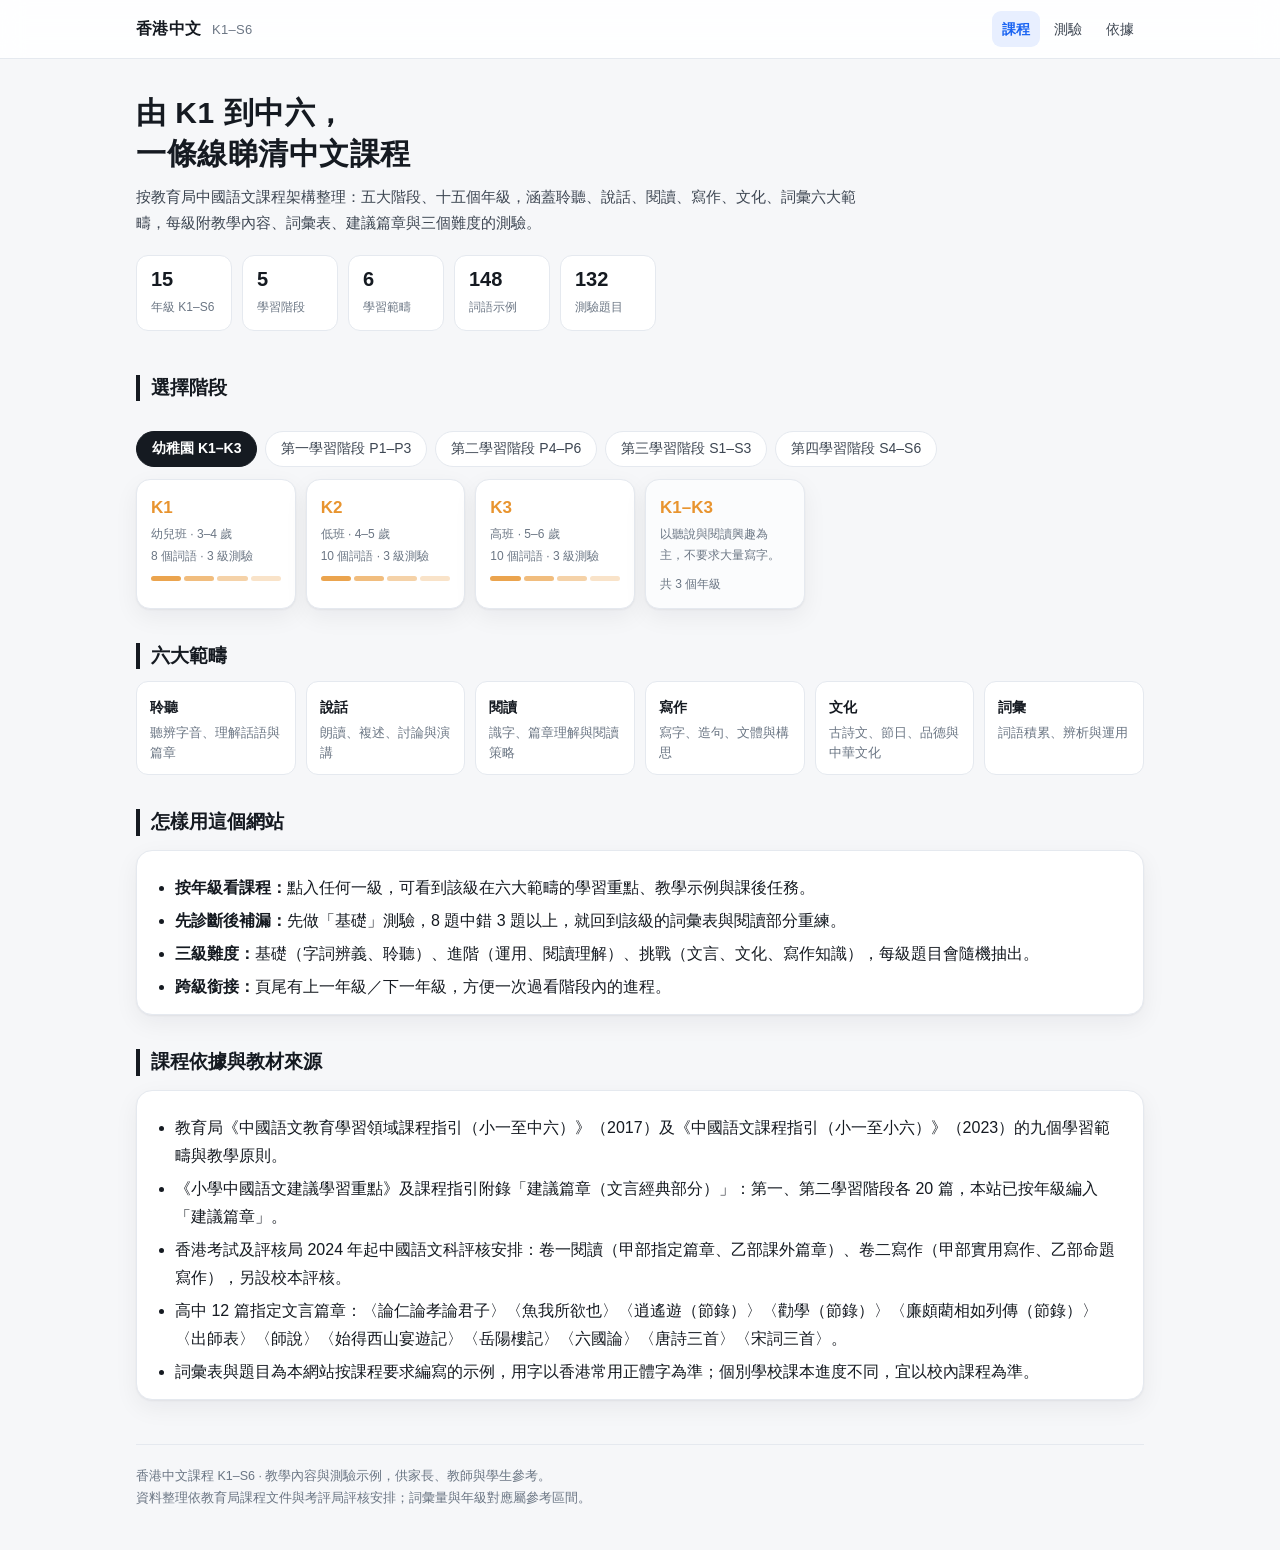
==== index.html @ 93cf12a0 "香港中文課程 K1–S6 網站：六大範疇教學內容與三級測驗" ====
<!DOCTYPE html>
<html lang="zh-Hant-HK">
<head>
<meta charset="utf-8">
<meta name="viewport" content="width=device-width,initial-scale=1">
<title>香港中文課程 K1–S6 · 聽講讀寫文化詞彙</title>
<meta name="description" content="由幼稚園 K1 到中六，按階段與年級整理香港中國語文課程：六大範疇教學內容、詞彙表、建議篇章與三級程度測驗。">
<link rel="stylesheet" href="assets/css/style.css">
</head>
<body>
<header class="top"><div class="wrap">
  <a class="brand" href="index.html">香港中文 <span>K1–S6</span></a>
  <nav class="nav">
    <a href="index.html" class="on">課程</a>
    <a href="index.html#assess">測驗</a>
    <a href="index.html#about">依據</a>
  </nav>
</div></header>

<main class="wrap">
  <section class="hero">
    <h1>由 K1 到中六，<br>一條線睇清中文課程</h1>
    <p>按教育局中國語文課程架構整理：五大階段、十五個年級，涵蓋聆聽、說話、閱讀、寫作、文化、詞彙六大範疇，每級附教學內容、詞彙表、建議篇章與三個難度的測驗。</p>
    <div class="stats" id="stats"></div>
  </section>

  <h2 class="sec">選擇階段</h2>
  <div class="stage-strip" id="stageStrip"></div>
  <div class="grades" id="gradeGrid"></div>

  <h2 class="sec" id="assess">六大範疇</h2>
  <div class="strands" id="strandList"></div>

  <h2 class="sec">怎樣用這個網站</h2>
  <div class="panel" style="--c:#1b64f2">
    <ul class="focus">
      <li><b>按年級看課程：</b>點入任何一級，可看到該級在六大範疇的學習重點、教學示例與課後任務。</li>
      <li><b>先診斷後補漏：</b>先做「基礎」測驗，8 題中錯 3 題以上，就回到該級的詞彙表與閱讀部分重練。</li>
      <li><b>三級難度：</b>基礎（字詞辨義、聆聽）、進階（運用、閱讀理解）、挑戰（文言、文化、寫作知識），每級題目會隨機抽出。</li>
      <li><b>跨級銜接：</b>頁尾有上一年級／下一年級，方便一次過看階段內的進程。</li>
    </ul>
  </div>

  <h2 class="sec" id="about">課程依據與教材來源</h2>
  <div class="panel" style="--c:#5b6572">
    <ul class="focus">
      <li>教育局《中國語文教育學習領域課程指引（小一至中六）》（2017）及《中國語文課程指引（小一至小六）》（2023）的九個學習範疇與教學原則。</li>
      <li>《小學中國語文建議學習重點》及課程指引附錄「建議篇章（文言經典部分）」：第一、第二學習階段各 20 篇，本站已按年級編入「建議篇章」。</li>
      <li>香港考試及評核局 2024 年起中國語文科評核安排：卷一閱讀（甲部指定篇章、乙部課外篇章）、卷二寫作（甲部實用寫作、乙部命題寫作），另設校本評核。</li>
      <li>高中 12 篇指定文言篇章：〈論仁論孝論君子〉〈魚我所欲也〉〈逍遙遊（節錄）〉〈勸學（節錄）〉〈廉頗藺相如列傳（節錄）〉〈出師表〉〈師說〉〈始得西山宴遊記〉〈岳陽樓記〉〈六國論〉〈唐詩三首〉〈宋詞三首〉。</li>
      <li>詞彙表與題目為本網站按課程要求編寫的示例，用字以香港常用正體字為準；個別學校課本進度不同，宜以校內課程為準。</li>
    </ul>
  </div>

  <footer>
    香港中文課程 K1–S6 · 教學內容與測驗示例，供家長、教師與學生參考。<br>
    資料整理依教育局課程文件與考評局評核安排；詞彙量與年級對應屬參考區間。
  </footer>
</main>

<script src="assets/data/core.js"></script>
<script src="assets/data/k.js"></script>
<script src="assets/data/ks1.js"></script>
<script src="assets/data/ks2.js"></script>
<script src="assets/data/ks3.js"></script>
<script src="assets/data/ks4.js"></script>
<script>
(function(){
  var stageOrder = ['k','ks1','ks2','ks3','ks4'];
  var current = 'k';

  // stats
  var words = 0, qs = 0;
  Object.keys(CN.grades).forEach(function(id){
    var g = CN.grades[id];
    words += (g.words||[]).length;
    ['basic','advanced','challenge'].forEach(function(k){ qs += (g.quiz[k]||[]).length; });
  });
  Object.keys(CN.bank).forEach(function(k){ qs += CN.bank[k].length; });
  document.getElementById('stats').innerHTML = [
    ['15','年級 K1–S6'],['5','學習階段'],['6','學習範疇'],
    [words+'','詞語示例'],[qs+'','測驗題目']
  ].map(function(s){ return '<div class="stat"><b>'+s[0]+'</b><span>'+s[1]+'</span></div>'; }).join('');

  // stage strip
  var strip = document.getElementById('stageStrip');
  strip.innerHTML = stageOrder.map(function(s){
    var st = CN.stages[s];
    return '<button data-s="'+s+'">'+st.name+' '+st.range+'</button>';
  }).join('');
  strip.addEventListener('click', function(e){
    var b = e.target.closest('button'); if(!b) return;
    current = b.dataset.s; paint();
  });

  // strands
  document.getElementById('strandList').innerHTML = CN.strands.map(function(s){
    return '<div class="strand"><b>'+s.name+'</b><p>'+s.hint+'</p></div>';
  }).join('');

  function paint(){
    Array.prototype.forEach.call(strip.children, function(b){
      b.classList.toggle('on', b.dataset.s===current);
    });
    var st = CN.stages[current];
    var list = CN.stageGrades(current);
    document.getElementById('gradeGrid').innerHTML = list.map(function(g, i){
      var d = CN.grades[g.id];
      var n = d ? (d.words||[]).length : 0;
      return '<a class="gcard" href="grade.html?g='+g.id+'" style="--c:'+st.color+'">'
        + '<div class="g">'+g.name+'</div>'
        + '<div class="a">'+g.band+' · '+g.age+'</div>'
        + '<div class="a">'+(d? d.words.length : 0)+' 個詞語 · 3 級測驗</div>'
        + '<div class="bars"><i></i><i></i><i></i><i></i></div>'
        + '</a>';
    }).join('')
    + '<div class="gcard" style="--c:'+st.color+';background:#fbfcfd">'
    + '<div class="g">'+st.range+'</div><div class="a">'+st.desc+'</div>'
    + '<div class="a" style="margin-top:8px">共 '+list.length+' 個年級</div></div>';
  }
  paint();
})();
</script>
</body>
</html>
---- assets/css/style.css ----
/* 香港中文課程 K1–S6 · 樣式 */
:root{
  --ink:#151a21; --ink2:#3d4652; --sub:#6b7684; --line:#e5e9ef;
  --bg:#f6f7f9; --card:#ffffff;
  --k:#e8942f; --ks1:#2f9e68; --ks2:#2a86cf; --ks3:#7361ef; --ks4:#d9495f;
  --accent:#1b64f2; --ok:#1f9254; --err:#d33c3c; --warn:#c98a00;
  --r:16px; --shadow:0 1px 2px rgba(16,24,40,.05),0 8px 24px rgba(16,24,40,.06);
}
*{box-sizing:border-box}
html{-webkit-text-size-adjust:100%}
body{
  margin:0;background:var(--bg);color:var(--ink);line-height:1.75;
  font-family:-apple-system,BlinkMacSystemFont,"PingFang HK","Noto Sans TC","Microsoft JhengHei","Helvetica Neue",Arial,sans-serif;
  font-size:16px;
}
a{color:var(--accent);text-decoration:none}
a:hover{text-decoration:underline}
.wrap{max-width:1040px;margin:0 auto;padding:0 16px}
/* ---------- header ---------- */
.top{position:sticky;top:0;z-index:30;background:rgba(255,255,255,.88);backdrop-filter:saturate(180%) blur(12px);border-bottom:1px solid var(--line)}
.top .wrap{display:flex;align-items:center;gap:14px;height:58px}
.brand{font-weight:800;letter-spacing:.3px;font-size:16px;color:var(--ink)}
.brand span{color:var(--sub);font-weight:500;font-size:13px;margin-left:6px}
.nav{margin-left:auto;display:flex;gap:4px;font-size:14px}
.nav a{padding:6px 10px;border-radius:9px;color:var(--ink2)}
.nav a:hover{background:#eef1f6;text-decoration:none}
.nav a.on{background:#e8efff;color:var(--accent);font-weight:600}
/* ---------- hero ---------- */
.hero{padding:34px 0 10px}
.hero h1{font-size:30px;line-height:1.35;margin:0 0 10px;letter-spacing:.5px}
.hero p{margin:0;color:var(--ink2);font-size:15px;max-width:720px}
.stats{display:flex;flex-wrap:wrap;gap:10px;margin-top:18px}
.stat{background:var(--card);border:1px solid var(--line);border-radius:12px;padding:10px 14px;min-width:96px}
.stat b{display:block;font-size:20px;line-height:1.3;font-variant-numeric:tabular-nums}
.stat span{font-size:12px;color:var(--sub)}
/* ---------- stage strip ---------- */
.stage-strip{display:flex;gap:8px;overflow-x:auto;padding:18px 0 6px;-webkit-overflow-scrolling:touch}
.stage-strip button{
  flex:0 0 auto;border:1px solid var(--line);background:var(--card);border-radius:999px;
  padding:8px 15px;font-size:14px;color:var(--ink2);cursor:pointer;font-family:inherit;
}
.stage-strip button.on{background:var(--ink);color:#fff;border-color:var(--ink);font-weight:600}
/* ---------- section ---------- */
h2.sec{font-size:19px;margin:34px 0 12px;padding-left:11px;border-left:4px solid var(--ink);line-height:1.4}
.muted{color:var(--sub);font-size:13.5px}
/* ---------- grade grid ---------- */
.grades{display:grid;grid-template-columns:repeat(auto-fill,minmax(150px,1fr));gap:10px;margin-top:6px}
.gcard{
  display:block;background:var(--card);border:1px solid var(--line);border-radius:14px;
  padding:13px 14px;color:inherit;box-shadow:var(--shadow);transition:transform .12s ease;
}
.gcard:hover{transform:translateY(-2px);text-decoration:none}
.gcard .g{font-weight:800;font-size:17px;color:var(--c)}
.gcard .a{font-size:12px;color:var(--sub);margin-top:1px}
.gcard .bars{display:flex;gap:3px;margin-top:9px}
.gcard .bars i{height:5px;border-radius:3px;background:var(--c);opacity:.85;flex:1}
.gcard .bars i:nth-child(2){opacity:.62}.gcard .bars i:nth-child(3){opacity:.42}
.gcard .bars i:nth-child(4){opacity:.26}
/* ---------- strand legend ---------- */
.strands{display:grid;grid-template-columns:repeat(auto-fit,minmax(150px,1fr));gap:10px}
.strand{background:var(--card);border:1px solid var(--line);border-radius:12px;padding:11px 13px}
.strand b{font-size:14px}
.strand p{margin:2px 0 0;font-size:12.5px;color:var(--sub);line-height:1.6}
/* ---------- grade page ---------- */
.crumb{font-size:13px;color:var(--sub);margin:16px 0 4px}
.crumb a{color:var(--sub)}
.ghead{padding:6px 0 0}
.ghead h1{margin:2px 0 6px;font-size:26px}
.ghead h1 em{font-style:normal;color:var(--c)}
.chips{display:flex;flex-wrap:wrap;gap:6px;margin:10px 0 4px}
.chip{font-size:12.5px;background:#fff;border:1px solid var(--line);border-radius:999px;padding:3px 10px;color:var(--ink2)}
.chip.hl{background:color-mix(in srgb,var(--c) 12%,#fff);border-color:color-mix(in srgb,var(--c) 30%,#fff);color:var(--c);font-weight:600}
.tabs{display:flex;gap:6px;overflow-x:auto;padding:14px 0 4px;-webkit-overflow-scrolling:touch;position:sticky;top:58px;background:var(--bg);z-index:20}
.tabs a{flex:0 0 auto;padding:7px 13px;border-radius:999px;border:1px solid var(--line);background:#fff;color:var(--ink2);font-size:13.5px}
.tabs a.on{background:var(--c);border-color:var(--c);color:#fff;font-weight:600}
.tabs a:hover{text-decoration:none}
.panel{background:var(--card);border:1px solid var(--line);border-radius:var(--r);padding:18px 18px 8px;margin-top:14px;box-shadow:var(--shadow)}
.panel h3{margin:0 0 10px;font-size:17px}
.panel h4{margin:16px 0 6px;font-size:14px;color:var(--sub);letter-spacing:.4px;text-transform:none}
ul.focus{margin:4px 0 0;padding-left:20px}
ul.focus li{margin:5px 0}
.teach{display:grid;grid-template-columns:1fr;gap:10px;margin-top:6px}
@media(min-width:720px){.teach{grid-template-columns:1fr 1fr}}
.teach .t{background:#fafbfc;border:1px solid var(--line);border-left:3px solid var(--c);border-radius:10px;padding:11px 13px}
.teach .t b{display:block;font-size:14px;margin-bottom:3px}
.teach .t p{margin:0;font-size:13.5px;color:var(--ink2);line-height:1.7}
.task{margin:14px 0 12px;background:color-mix(in srgb,var(--c) 7%,#fff);border:1px dashed color-mix(in srgb,var(--c) 35%,#fff);border-radius:10px;padding:10px 13px;font-size:13.5px}
.task b{color:var(--c)}
/* ---------- vocab table ---------- */
.vtable{width:100%;border-collapse:collapse;font-size:14px;margin-top:8px}
.vtable th,.vtable td{padding:9px 8px;border-bottom:1px solid var(--line);text-align:left;vertical-align:top}
.vtable th{font-size:12.5px;color:var(--sub);font-weight:600;background:#fafbfc}
.vtable td.w{font-weight:700;font-size:16px;white-space:nowrap}
.vtable td.py{color:var(--sub);font-size:12.5px;white-space:nowrap}
.vtable td.ex{color:var(--ink2);font-size:13px}
.speak{border:1px solid var(--line);background:#fff;border-radius:8px;padding:1px 7px;font-size:11px;color:var(--sub);cursor:pointer;margin-left:6px;font-family:inherit}
.speak:hover{color:var(--accent);border-color:var(--accent)}
/* ---------- text list ---------- */
.tlist{display:grid;gap:8px;margin-top:6px}
.tlist .ti{display:flex;gap:10px;align-items:baseline;background:#fafbfc;border:1px solid var(--line);border-radius:10px;padding:9px 12px}
.tlist .ti .n{font-size:12px;color:var(--sub);min-width:20px;font-variant-numeric:tabular-nums}
.tlist .ti b{font-size:14px}
.tlist .ti span{font-size:12.5px;color:var(--sub)}
/* ---------- quiz ---------- */
.qwrap{max-width:760px;margin:0 auto}
.qbar{display:flex;align-items:center;gap:10px;font-size:13px;color:var(--sub);margin:14px 0 8px}
.progress{flex:1;height:7px;background:#e8ecf2;border-radius:99px;overflow:hidden}
.progress i{display:block;height:100%;width:0;background:var(--c);border-radius:99px;transition:width .25s ease}
.qcard{background:var(--card);border:1px solid var(--line);border-radius:var(--r);padding:20px 18px;box-shadow:var(--shadow)}
.qtag{display:inline-block;font-size:11.5px;letter-spacing:.5px;color:var(--c);background:color-mix(in srgb,var(--c) 12%,#fff);border-radius:6px;padding:2px 8px;margin-bottom:10px}
.qtext{font-size:17.5px;font-weight:600;line-height:1.7;margin:0 0 4px}
.qsub{font-size:13px;color:var(--sub);margin:6px 0 0}
.opts{display:grid;gap:9px;margin-top:16px}
.opt{
  display:flex;gap:11px;align-items:flex-start;text-align:left;width:100%;
  background:#fff;border:1.5px solid var(--line);border-radius:12px;padding:12px 13px;
  font-size:15px;font-family:inherit;color:var(--ink);cursor:pointer;line-height:1.6;
}
.opt .k{flex:0 0 24px;height:24px;border-radius:7px;background:#f0f3f8;color:var(--sub);font-size:12.5px;font-weight:700;display:flex;align-items:center;justify-content:center}
.opt:hover:not(:disabled){border-color:var(--c);background:color-mix(in srgb,var(--c) 4%,#fff)}
.opt.right{border-color:var(--ok);background:#f1faf4}
.opt.right .k{background:var(--ok);color:#fff}
.opt.wrong{border-color:var(--err);background:#fdf3f3}
.opt.wrong .k{background:var(--err);color:#fff}
.opt:disabled{cursor:default}
.fb{margin-top:14px;border-radius:12px;padding:12px 14px;font-size:14px;display:none}
.fb.show{display:block}
.fb.ok{background:#eff9f2;border:1px solid #bfe6cd}
.fb.no{background:#fdf1f1;border:1px solid #f2c9c9}
.fb b{display:block;margin-bottom:3px}
.qfoot{display:flex;gap:10px;margin-top:16px}
.btn{
  display:inline-flex;align-items:center;justify-content:center;gap:6px;
  border:1px solid transparent;background:var(--c,#1b64f2);color:#fff;border-radius:12px;
  padding:11px 18px;font-size:15px;font-weight:600;font-family:inherit;cursor:pointer;
}
.btn:hover{filter:brightness(.96);text-decoration:none}
.btn.ghost{background:#fff;color:var(--ink2);border-color:var(--line)}
.btn[disabled]{opacity:.45;cursor:not-allowed}
.btn.sm{padding:7px 13px;font-size:13.5px;border-radius:10px}
.levels{display:grid;gap:10px;margin-top:12px}
@media(min-width:680px){.levels{grid-template-columns:repeat(3,1fr)}}
.lvl{display:block;background:var(--card);border:1px solid var(--line);border-radius:14px;padding:14px;color:inherit;box-shadow:var(--shadow)}
.lvl:hover{text-decoration:none;border-color:var(--c)}
.lvl b{display:block;font-size:15px;color:var(--c)}
.lvl span{font-size:12.5px;color:var(--sub);display:block;margin-top:3px;line-height:1.6}
.result{text-align:center;padding:10px 0 2px}
.result .score{font-size:44px;font-weight:800;line-height:1.1;font-variant-numeric:tabular-nums}
.result .score small{font-size:16px;color:var(--sub);font-weight:500}
.result .msg{color:var(--ink2);font-size:15px;margin:8px 0 0}
.review{margin-top:18px;text-align:left}
.review .row{border-top:1px solid var(--line);padding:11px 0;font-size:14px}
.review .row .qn{color:var(--sub);font-size:12px}
.review .row .ok{color:var(--ok);font-weight:700}
.review .row .no{color:var(--err);font-weight:700}
footer{margin:44px 0 0;padding:20px 0 40px;border-top:1px solid var(--line);font-size:12.5px;color:var(--sub);line-height:1.8}
footer a{color:var(--sub);text-decoration:underline}
.hide{display:none!important}
@media(max-width:520px){
  .hero h1{font-size:24px}
  .qtext{font-size:16px}
  .panel{padding:15px 14px 6px}
}
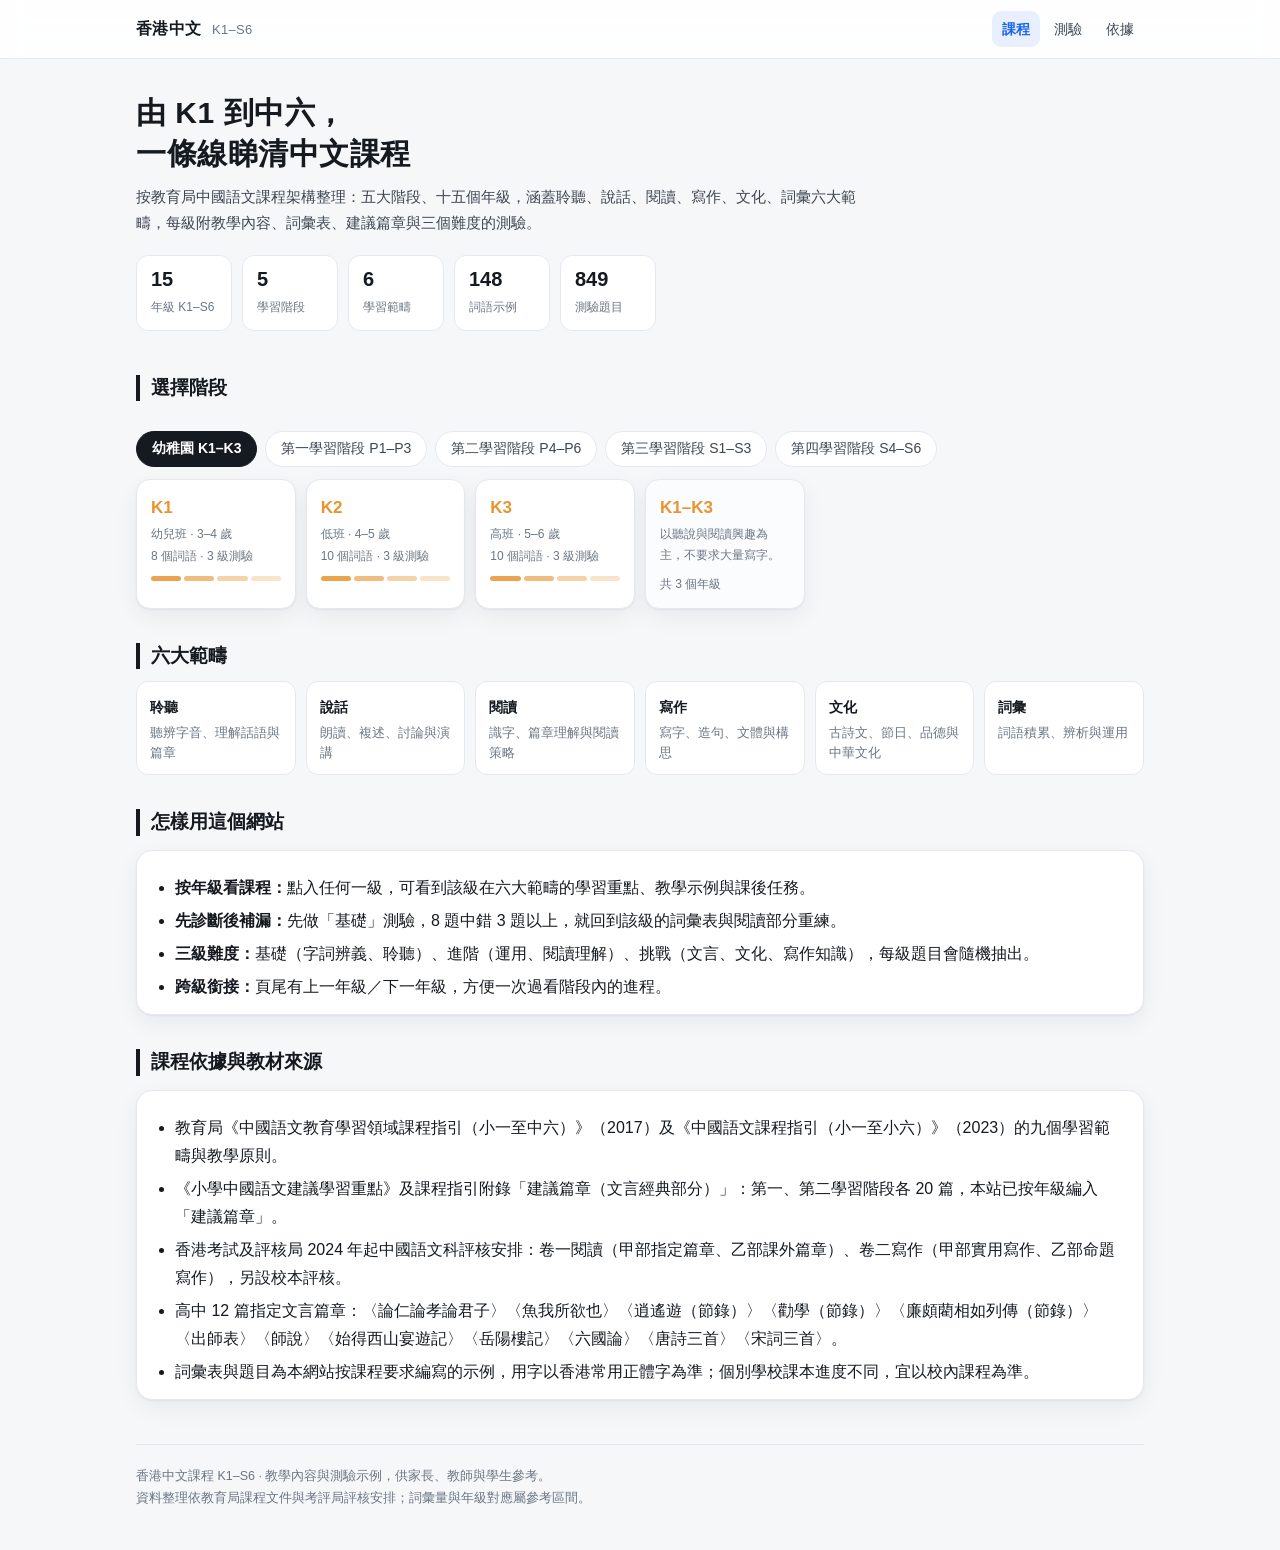
==== commit dd0939b2: "擴充題庫：每級 50+ 題、14–19 類題型，新增題庫頁與自動命題引擎" ====
--- a/index.html
+++ b/index.html
@@ -64,6 +64,8 @@
 <script src="assets/data/ks2.js"></script>
 <script src="assets/data/ks3.js"></script>
 <script src="assets/data/ks4.js"></script>
+<script src="assets/data/extra.js"></script>
+<script src="assets/js/questions.js"></script>
 <script>
 (function(){
   var stageOrder = ['k','ks1','ks2','ks3','ks4'];
@@ -72,11 +74,9 @@
   // stats
   var words = 0, qs = 0;
   Object.keys(CN.grades).forEach(function(id){
-    var g = CN.grades[id];
-    words += (g.words||[]).length;
-    ['basic','advanced','challenge'].forEach(function(k){ qs += (g.quiz[k]||[]).length; });
+    words += (CN.grades[id].words||[]).length;
+    qs += CNQ.count(id);
   });
-  Object.keys(CN.bank).forEach(function(k){ qs += CN.bank[k].length; });
   document.getElementById('stats').innerHTML = [
     ['15','年級 K1–S6'],['5','學習階段'],['6','學習範疇'],
     [words+'','詞語示例'],[qs+'','測驗題目']
